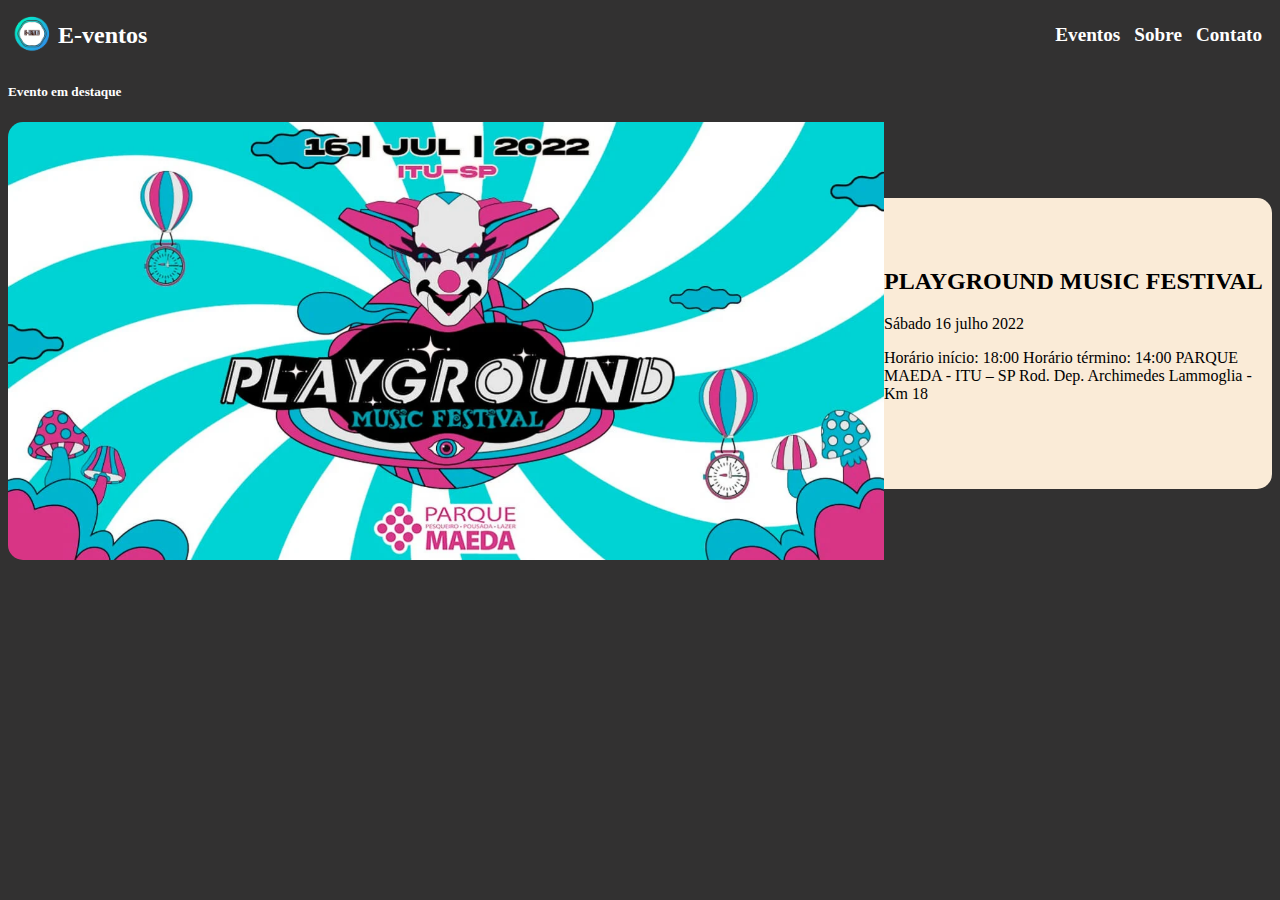
==== Semana 2/index.html @ d1b2d50c "Ex 3 - Evento destacado" ====
<!DOCTYPE html>
<html lang="pt-br">
  <head>
    <meta charset="UTF-8" />
    <meta http-equiv="X-UA-Compatible" content="IE=edge" />
    <meta name="viewport" content="width=device-width, initial-scale=1.0" />
    <link rel="stylesheet" href="assets/index.css" />
    <link rel="icon" type="icon" href="assets/icon.png" />
    <title>E-ventos</title>
  </head>
  <body>
    <header>
      <div class="title">
        <img
          class="logo"
          src="assets/icon.png"
          alt="Logo da página"
          width="50em"
        />
        <h1>E-ventos</h1>
      </div>
      <nav class="nav">
        <ul>
          <li><a>Eventos</a></li>
          <li><a>Sobre</a></li>
          <li><a>Contato</a></li>
        </ul>
      </nav>
    </header>
    <main>
      <section>
          <h5 class="EventTI">Evento em destaque</h5>

          <div class="card">
            <div class="card-img">
            <img
              class="mainEvent"
              src="assets/mainEvent.png"
              alt="Logo da página"
            />
        </div>
        <div class="card-info">
            <div class="card-info-main">
                <h2>PLAYGROUND MUSIC FESTIVAL</h2>
              <div class="container-date">
                <p class="diaMain">Sábado
                  <time datetime="2022-12-27 12:00">16 julho 2022</time>
                </p>
              </div>
            <p class="MainET"> 
                <p>Horário início: 18:00
                Horário término: 14:00
                PARQUE MAEDA - ITU – SP
                Rod. Dep. Archimedes Lammoglia - Km 18</p>
          </div>
        </div>
        </div>
      </section>
    </main>
  </body>
</html>
---- Semana 2/assets/index.css ----
header {
    background-color: rgb(50, 49, 49);
    display: flex;
    align-items: center;
    justify-content: space-between;
    color: rgb(255, 255, 255);
  }
body{
    background-color: rgb(50, 49, 49);
    color: rgb(0, 0, 0);
}
  h1 {
    margin: 0;
    font-size: 1.5em;
    color: white;
  }
  .EventTI{
    color: white;
  }
  
  .title {
    display: flex;
    align-items: center;
  }
  .nav {
    display: flex;
    align-items: center;
    margin-left: 5px;
  }
  .nav li {
    display: inline-block;
    margin-right: 10px;
    font-size: 1.2em;
  }
  
  .nav li a {
    color: white;
    font-weight: bold;
    text-decoration: none;
  }
  
  .nav li a:hover {
    color: #a6acaf;
  }
  .card{
    display: flex;
    justify-content: space-around;
    border-radius: 3%;
    align-items: center;
  }

  .mainEvent{
    border-radius: 15px 0px 0px 15px;
    width:100%;
    margin-bottom: 5px;
    
  }
  .card-info{
    background-color: antiquewhite;
    border-radius: 0px 15px 15px 0px;
    padding-top: 50px;
    padding-bottom: 70px;
    margin-bottom: 4px;
    height: 100%;
  }
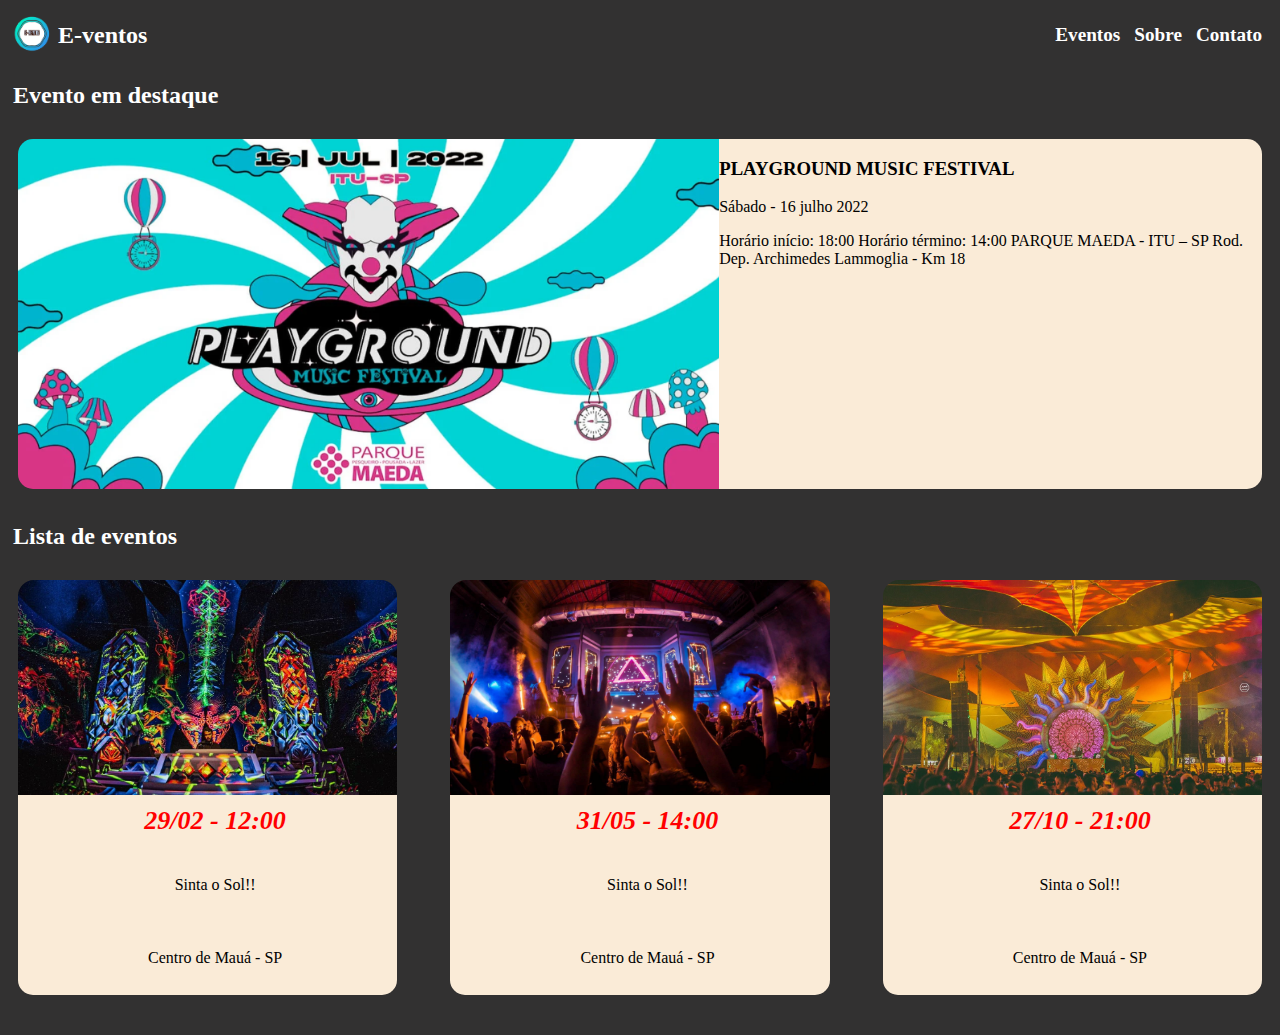
==== commit b618c989: "Ex 4 - Listagem de eventos" ====
--- a/Semana 2/index.html
+++ b/Semana 2/index.html
@@ -1,61 +1,103 @@
 <!DOCTYPE html>
 <html lang="pt-br">
-  <head>
-    <meta charset="UTF-8" />
-    <meta http-equiv="X-UA-Compatible" content="IE=edge" />
-    <meta name="viewport" content="width=device-width, initial-scale=1.0" />
-    <link rel="stylesheet" href="assets/index.css" />
-    <link rel="icon" type="icon" href="assets/icon.png" />
-    <title>E-ventos</title>
-  </head>
-  <body>
-    <header>
-      <div class="title">
-        <img
-          class="logo"
-          src="assets/icon.png"
-          alt="Logo da página"
-          width="50em"
-        />
-        <h1>E-ventos</h1>
-      </div>
-      <nav class="nav">
-        <ul>
-          <li><a>Eventos</a></li>
-          <li><a>Sobre</a></li>
-          <li><a>Contato</a></li>
-        </ul>
-      </nav>
-    </header>
-    <main>
-      <section>
-          <h5 class="EventTI">Evento em destaque</h5>
 
-          <div class="card">
-            <div class="card-img">
-            <img
-              class="mainEvent"
-              src="assets/mainEvent.png"
-              alt="Logo da página"
-            />
+<head>
+  <meta charset="UTF-8" />
+  <meta http-equiv="X-UA-Compatible" content="IE=edge" />
+  <meta name="viewport" content="width=device-width, initial-scale=1.0" />
+  <link rel="stylesheet" href="assets/index.css" />
+  <link rel="icon" type="icon" href="assets/icon.png" />
+
+  <title>E-ventos</title>
+</head>
+
+<body>
+  <header>
+    <div class="title">
+      <img class="logo" src="assets/icon.png" alt="Logo da página" width="50em" />
+      <h1>E-ventos</h1>
+    </div>
+    <nav class="nav">
+      <ul>
+        <li><a>Eventos</a></li>
+        <li><a>Sobre</a></li>
+        <li><a>Contato</a></li>
+      </ul>
+    </nav>
+  </header>
+  <main>
+    <section>
+      <h2 class="EventTI">Evento em destaque</h2>
+
+      <div class="card">
+        <div class="card-img">
+          <img class="mainEvent" src="assets/mainEvent.png" alt="Logo da página" />
         </div>
         <div class="card-info">
-            <div class="card-info-main">
-                <h2>PLAYGROUND MUSIC FESTIVAL</h2>
-              <div class="container-date">
-                <p class="diaMain">Sábado
-                  <time datetime="2022-12-27 12:00">16 julho 2022</time>
-                </p>
-              </div>
-            <p class="MainET"> 
-                <p>Horário início: 18:00
-                Horário término: 14:00
-                PARQUE MAEDA - ITU – SP
-                Rod. Dep. Archimedes Lammoglia - Km 18</p>
+          <div class="card-info-main">
+            <h3>PLAYGROUND MUSIC FESTIVAL</h3>
+            <div class="container-date">
+              <p class="diaMain">
+                Sábado -
+                <time datetime="2022-12-27 12:00">16 julho 2022</time>
+              </p>
+            </div>
+            <p class="MainET"></p>
+            <p class="textBiaxo">
+              Horário início: 18:00 Horário término: 14:00 PARQUE MAEDA - ITU
+              – SP Rod. Dep. Archimedes Lammoglia - Km 18
+            </p>
           </div>
         </div>
-        </div>
-      </section>
-    </main>
-  </body>
-</html>
+      </div>
+    </section>
+    <section id="events">
+      <h2 class="EventTI">Lista de eventos</h2>
+      <ul class="list-events">
+        <li class="card">
+          <div class="cardImg"></div>
+          <img class="miniEvent" src="assets/festa 3.png" alt="Logo da página" />
+          <div class="cardInfo">
+            <div class="data"><b>29/02 - 12:00</b></div>
+            <div class="miniInfo">
+              <P>Sinta o Sol!!</P>
+            </div>
+            <div class="local">
+              <P>Centro de Mauá - SP</P>
+            </div>
+          </div>
+        </li>
+        <li class="card">
+          <div class="cardImg"></div>
+          <img class="miniEvent" src="assets/festa2.jpg" alt="Logo da página" />
+          <div class="cardInfo">
+            <div class="data"><b>31/05 - 14:00</b></div>
+            <div class="miniInfo">
+              <P>Sinta o Sol!!</P>
+            </div>
+            <div class="local">
+              <P>Centro de Mauá - SP</P>
+            </div>
+          </div>
+
+        </li>
+        <li class="card">
+          <div class="cardImg"></div>
+          <img class="miniEvent" src="assets/festa.jpg" alt="Logo da página" />
+          <div class="cardInfo">
+            <div class="data"><b>27/10 - 21:00</b></div>
+            <div class="miniInfo">
+              <P>Sinta o Sol!!</P>
+            </div>
+            <div class="local">
+              <P>Centro de Mauá - SP</P>
+            </div>
+          </div>
+        </li>
+      </ul>
+    </section>
+
+  </main>
+</body>
+
+</html>--- a/Semana 2/assets/index.css
+++ b/Semana 2/assets/index.css
@@ -1,65 +1,150 @@
 header {
-    background-color: rgb(50, 49, 49);
+  background-color: rgb(50, 49, 49);
+  display: flex;
+  align-items: center;
+
+  justify-content: space-between;
+  color: rgb(255, 255, 255);
+}
+
+body {
+  padding: 0;
+  background-color: rgb(50, 49, 49);
+
+}
+
+h1 {
+  margin: 0;
+  font-size: 1.5em;
+  color: white;
+}
+
+.EventTI {
+  color: white;
+}
+
+.title {
+  display: flex;
+  align-items: center;
+}
+
+.nav {
+  display: flex;
+  align-items: center;
+  margin-left: 5px;
+}
+
+.nav li {
+  display: inline-block;
+  margin-right: 10px;
+  font-size: 1.2em;
+}
+
+.nav li a {
+  color: white;
+  font-weight: bold;
+  text-decoration: none;
+}
+
+.nav li a:hover {
+  color: #a6acaf;
+}
+
+.card {
+  display: flex;
+  border-radius: 3%;
+  padding: 10px;
+
+}
+
+.mainEvent {
+  border-radius: 15px 0px 0px 15px;
+  height: 350px;
+
+}
+
+.card-info {
+  background-color: antiquewhite;
+  border-radius: 0px 15px 15px 0px;
+  height: 350px;
+}
+
+.EventTI {
+  padding-left: 5px;
+}
+
+
+.list-events {
+  display: flex;
+  justify-content: space-between;
+  flex-wrap: wrap;
+  padding: 0;
+  gap: 20px;
+}
+
+.list-events .card {
+  width: 30%;
+  flex-direction: column;
+
+}
+
+.list-events img {
+  border-radius: 1em 1em 0 0;
+  margin: 0;
+  height: 50%;
+}
+
+.cardInfo {
+  display: flex;
+  flex-direction: column;
+  background-color: antiquewhite;
+  border-radius: 0px 0px 15px 15px;
+  height: 200px;
+  align-items: center;
+  justify-content: space-around;
+  padding-left: 15px;
+
+}
+
+.data {
+  color: red;
+  font-size: 26px;
+  font-style: oblique;
+}
+
+@media screen and (max-width: 768px) {
+
+  .nav ul {
     display: flex;
-    align-items: center;
-    justify-content: space-between;
-    color: rgb(255, 255, 255);
-  }
-body{
-    background-color: rgb(50, 49, 49);
-    color: rgb(0, 0, 0);
-}
-  h1 {
-    margin: 0;
-    font-size: 1.5em;
-    color: white;
-  }
-  .EventTI{
-    color: white;
-  }
-  
-  .title {
-    display: flex;
-    align-items: center;
-  }
-  .nav {
-    display: flex;
-    align-items: center;
-    margin-left: 5px;
-  }
-  .nav li {
-    display: inline-block;
-    margin-right: 10px;
-    font-size: 1.2em;
-  }
-  
-  .nav li a {
-    color: white;
-    font-weight: bold;
-    text-decoration: none;
-  }
-  
-  .nav li a:hover {
-    color: #a6acaf;
-  }
-  .card{
-    display: flex;
-    justify-content: space-around;
-    border-radius: 3%;
-    align-items: center;
+    flex-direction: column;
+    gap: 10px;
   }
 
-  .mainEvent{
+
+  main {
+    padding: 3% 2%;
+  }
+
+  .card {
+    flex-direction: column;
+  }
+
+  .card-img img {
+    border-radius: 1em 1em 0 0;
+  }
+
+  .list-events {
+    flex-direction: column;
+  }
+  .list-events .card {
+    width: 100%;
+  }
+  .mainEvent {
     border-radius: 15px 0px 0px 15px;
-    width:100%;
-    margin-bottom: 5px;
-    
+    width: 100%;
   }
-  .card-info{
+  .card-info {
     background-color: antiquewhite;
-    border-radius: 0px 15px 15px 0px;
-    padding-top: 50px;
-    padding-bottom: 70px;
-    margin-bottom: 4px;
-    height: 100%;
-  }+    border-radius: 0px 0px 15px 15px;
+  }
+}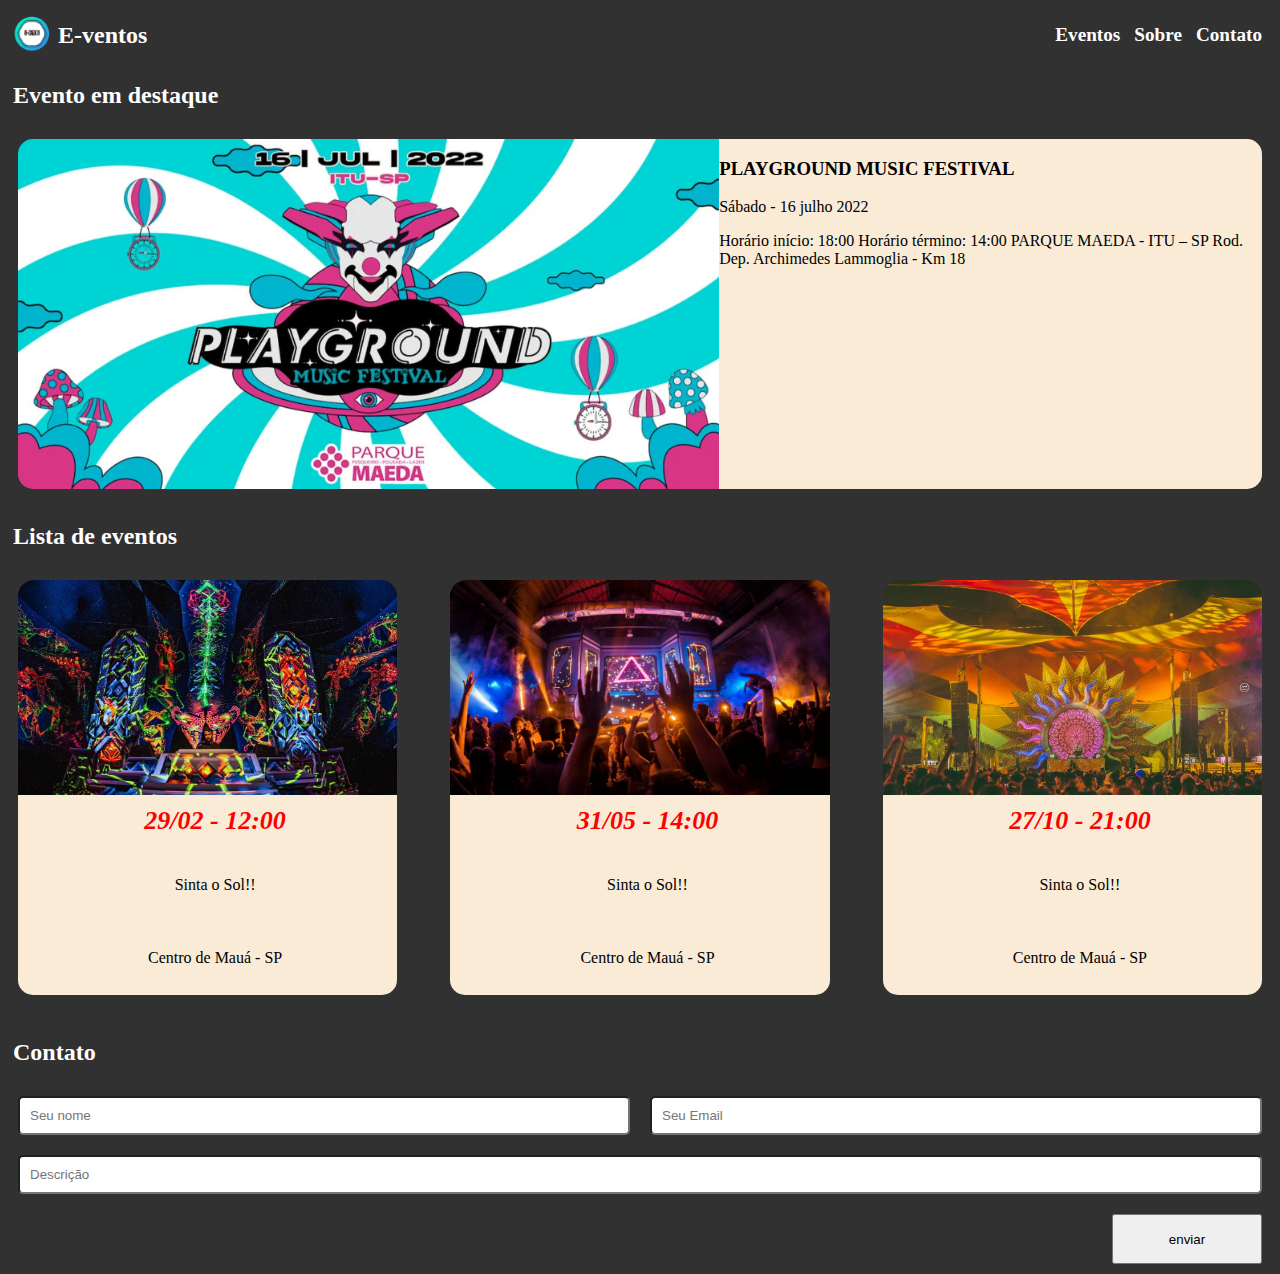
==== commit cf13f96e: "Ex 5 - Formulário Contato" ====
--- a/Semana 2/index.html
+++ b/Semana 2/index.html
@@ -96,7 +96,19 @@
         </li>
       </ul>
     </section>
-
+    <section class="forms">
+      <H2 class="EventTI">Contato</H2>
+      <div class="form">
+        <input class="input-form" id="nome" placeholder="Seu nome">
+        <input class="input-form" id="email" placeholder="Seu Email">
+      </div>
+      <div class="form">
+        <input class="input-form" id="desc" placeholder="Descrição">
+      </div>
+      <div class="botao">
+        <input class="button1" type="button" value="enviar"> 
+      </div>
+    </section>
   </main>
 </body>
 
--- a/Semana 2/assets/index.css
+++ b/Semana 2/assets/index.css
@@ -112,6 +112,26 @@
   font-style: oblique;
 }
 
+.form {
+  display: flex;
+}
+
+.input-form {
+  padding: 10px;
+  flex: 1;
+  margin: 10px;
+  border-radius: 5px;
+}
+
+.botao {
+  display: flex;
+  justify-content: flex-end;
+  margin: 10px;
+}
+.button1{
+  width: 150px;
+  height: 50px;
+}
 @media screen and (max-width: 768px) {
 
   .nav ul {
@@ -119,7 +139,6 @@
     flex-direction: column;
     gap: 10px;
   }
-
 
   main {
     padding: 3% 2%;
@@ -136,13 +155,16 @@
   .list-events {
     flex-direction: column;
   }
+
   .list-events .card {
     width: 100%;
   }
+
   .mainEvent {
     border-radius: 15px 0px 0px 15px;
     width: 100%;
   }
+
   .card-info {
     background-color: antiquewhite;
     border-radius: 0px 0px 15px 15px;
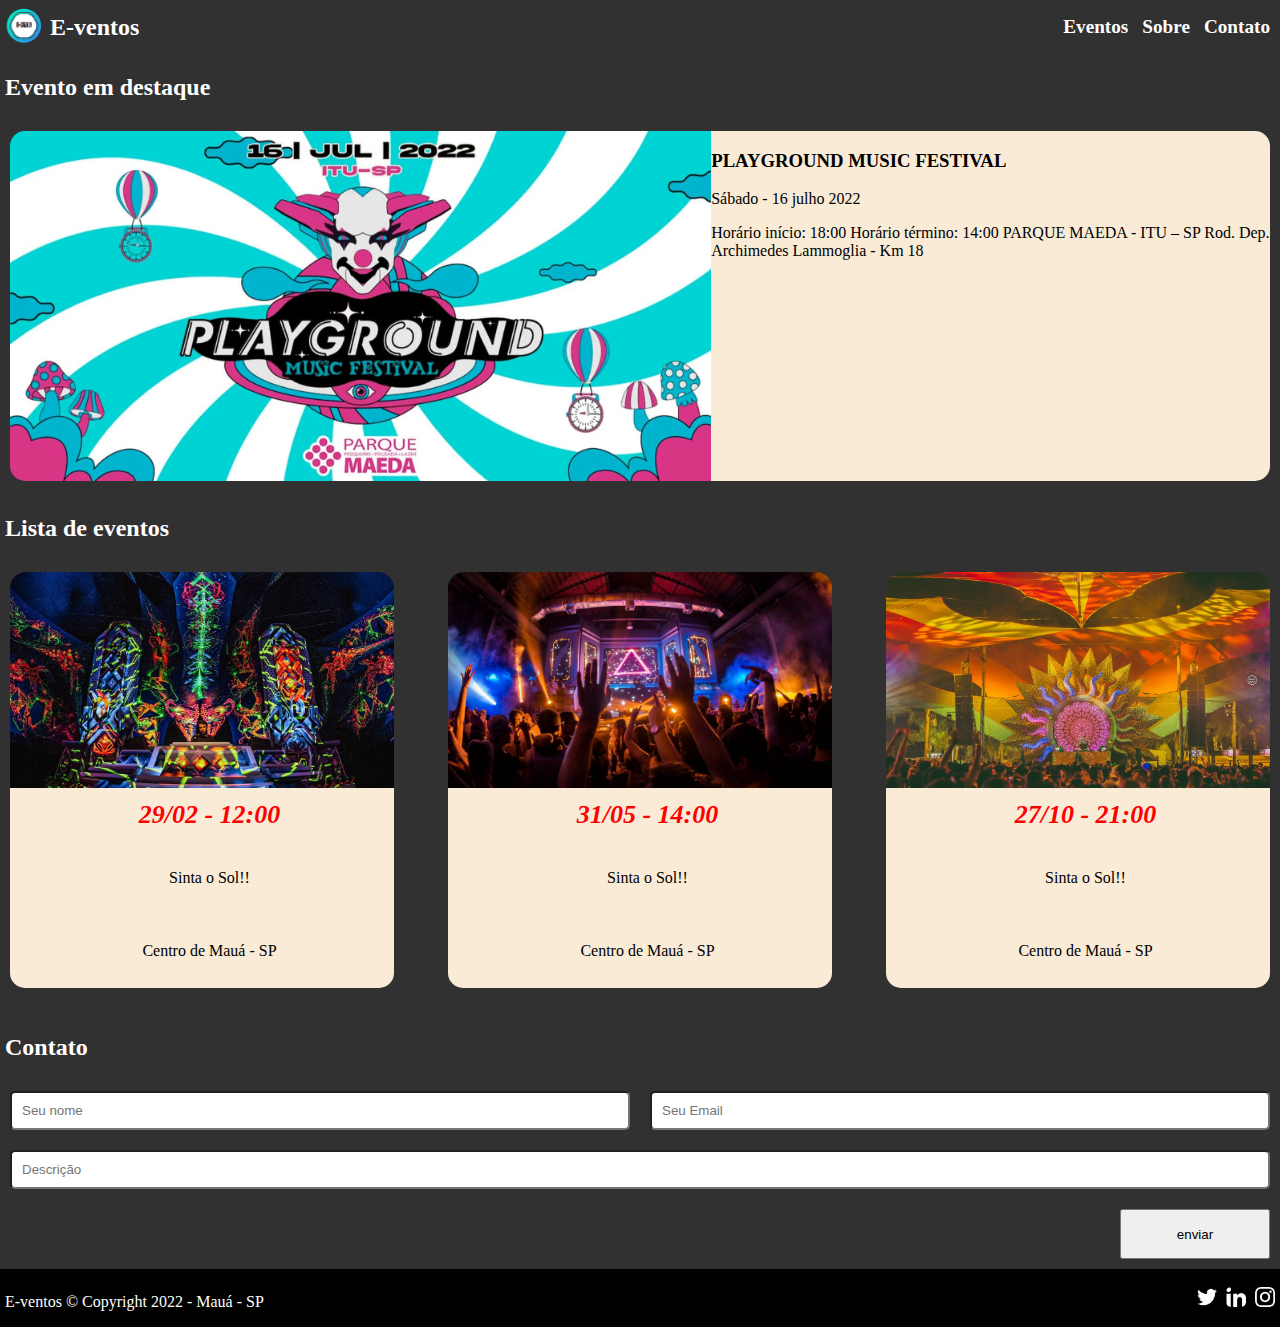
==== commit 6eeb9d0b: "Ex 6 - Footer" ====
--- a/Semana 2/index.html
+++ b/Semana 2/index.html
@@ -106,8 +106,22 @@
         <input class="input-form" id="desc" placeholder="Descrição">
       </div>
       <div class="botao">
-        <input class="button1" type="button" value="enviar"> 
+        <input class="button1" type="button" value="enviar">
       </div>
+    </section>
+    <section>
+      <footer>
+        <div class="rodp">
+          <div class="linha1">
+            <p>E-ventos © Copyright 2022 - Mauá - SP</p>
+          </div>
+          <div class="linha2">
+            <img class="logoSo" src="assets/twitter.png" alt="Logo da página" width="60em" />
+            <img class="logoSo" src="assets/linkedin.png" alt="Logo da página" width="60em" />
+            <img class="logoSo" src="assets/insta.png" alt="Logo da página" width="60em" />
+          </div>
+        </div>
+      </footer>
     </section>
   </main>
 </body>
--- a/Semana 2/assets/index.css
+++ b/Semana 2/assets/index.css
@@ -9,6 +9,7 @@
 
 body {
   padding: 0;
+  margin: 0;
   background-color: rgb(50, 49, 49);
 
 }
@@ -128,10 +129,41 @@
   justify-content: flex-end;
   margin: 10px;
 }
-.button1{
+
+.button1 {
   width: 150px;
   height: 50px;
 }
+
+.rodp {
+  display: flex;
+  justify-content: space-between;
+  color: white;
+  align-items: baseline;
+  background-color: black;
+  margin-left: 5px;
+  margin-right: 5px;
+}
+
+footer {
+  background-color: black;
+}
+
+.logoSo {
+  border-radius: 25%;
+  width: 20px;
+  margin-left: 5px;
+}
+
+.logoSo img {
+  flex-direction: column;
+}
+
+.linha2{
+justify-content: flex-end;
+padding-top:18px;
+}
+
 @media screen and (max-width: 768px) {
 
   .nav ul {
@@ -168,5 +200,6 @@
   .card-info {
     background-color: antiquewhite;
     border-radius: 0px 0px 15px 15px;
+
   }
 }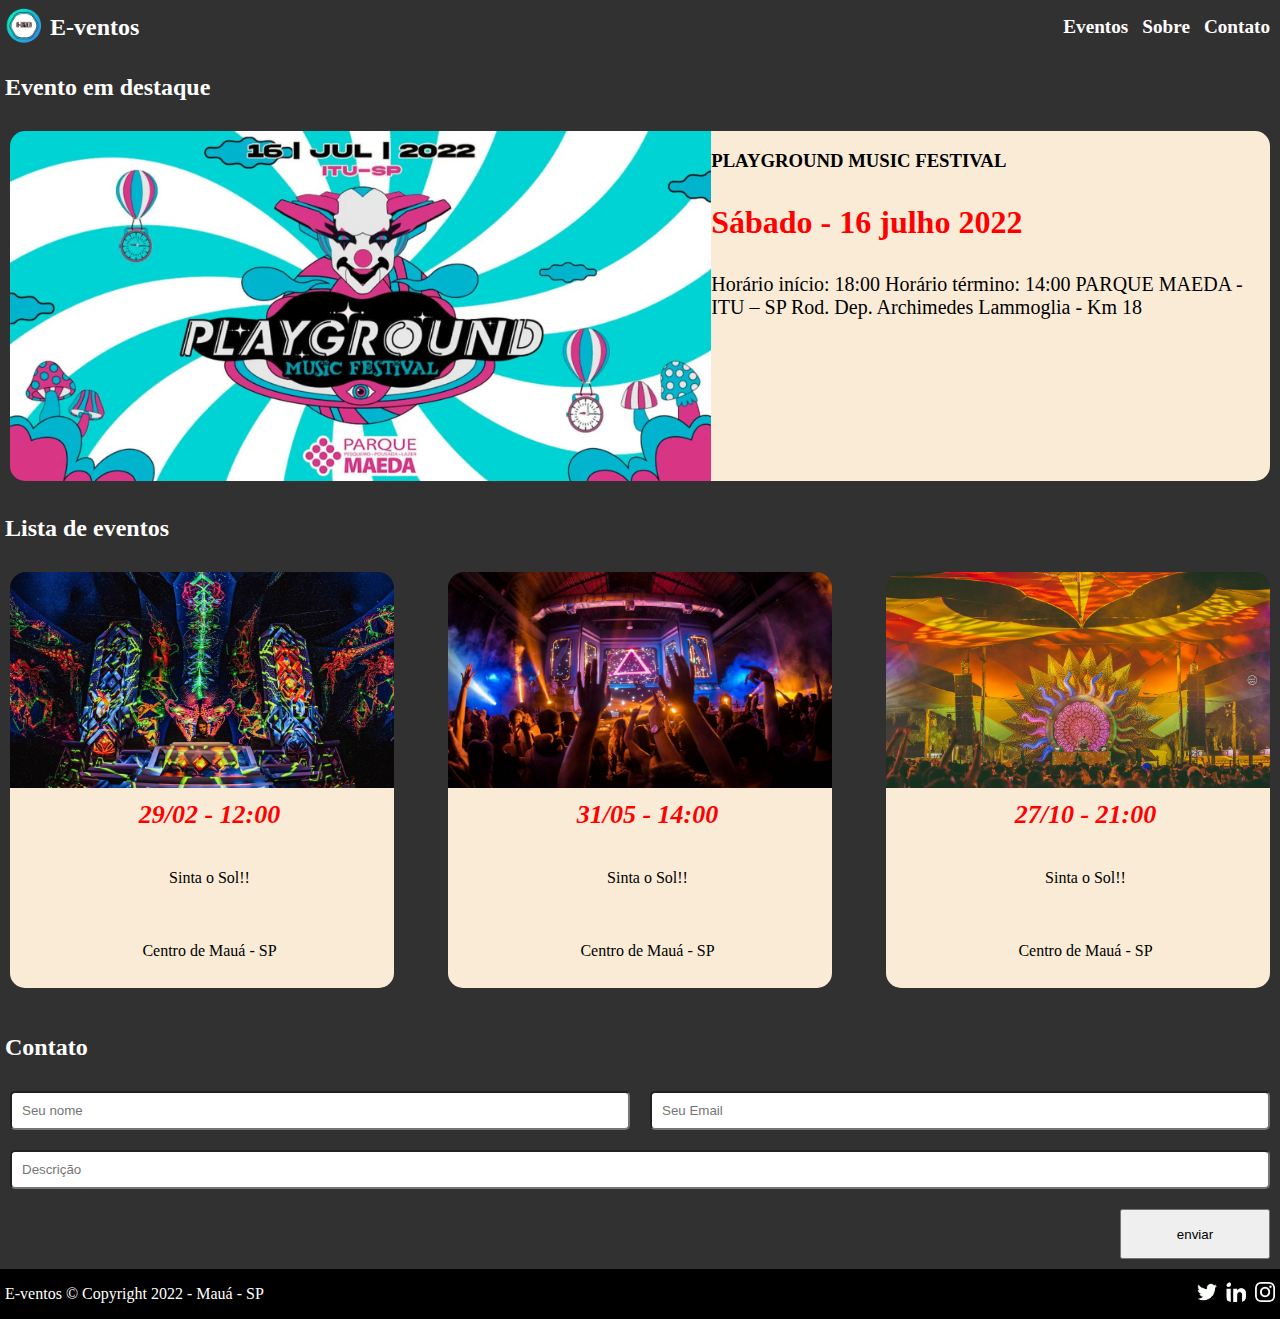
==== commit 88df170a: "Melhoras CSS" ====
--- a/Semana 2/index.html
+++ b/Semana 2/index.html
@@ -38,12 +38,12 @@
             <h3>PLAYGROUND MUSIC FESTIVAL</h3>
             <div class="container-date">
               <p class="diaMain">
-                Sábado -
-                <time datetime="2022-12-27 12:00">16 julho 2022</time>
+              <strong>Sábado -</strong>
+                <time datetime="2022-12-27 12:00"><strong>16 julho 2022</strong></time>
               </p>
             </div>
             <p class="MainET"></p>
-            <p class="textBiaxo">
+            <p class="textBaixo">
               Horário início: 18:00 Horário término: 14:00 PARQUE MAEDA - ITU
               – SP Rod. Dep. Archimedes Lammoglia - Km 18
             </p>
@@ -106,7 +106,7 @@
         <input class="input-form" id="desc" placeholder="Descrição">
       </div>
       <div class="botao">
-        <input class="button1" type="button" value="enviar">
+        <input class="button1" onclick="imprimeInfo()" type="button" value="enviar">
       </div>
     </section>
     <section>
@@ -115,7 +115,7 @@
           <div class="linha1">
             <p>E-ventos © Copyright 2022 - Mauá - SP</p>
           </div>
-          <div class="linha2">
+          <div class="linha1">
             <img class="logoSo" src="assets/twitter.png" alt="Logo da página" width="60em" />
             <img class="logoSo" src="assets/linkedin.png" alt="Logo da página" width="60em" />
             <img class="logoSo" src="assets/insta.png" alt="Logo da página" width="60em" />
@@ -125,5 +125,5 @@
     </section>
   </main>
 </body>
-
+<script type="text/javascript" src="assets/index.js"></script>
 </html>--- a/Semana 2/assets/index.css
+++ b/Semana 2/assets/index.css
@@ -159,10 +159,26 @@
   flex-direction: column;
 }
 
-.linha2{
-justify-content: flex-end;
-padding-top:18px;
-}
+.linha1 {
+  align-self: center;
+}
+
+.card-info-main {
+  width: 100%;
+}
+
+.diaMain {
+  align-self: center;
+  font-size:2em ;
+  color: red;
+  font-family: 'Times New Roman', Times, serif;
+
+}
+
+.textBaixo {
+  font-size: 20px;
+}
+
 
 @media screen and (max-width: 768px) {
 
